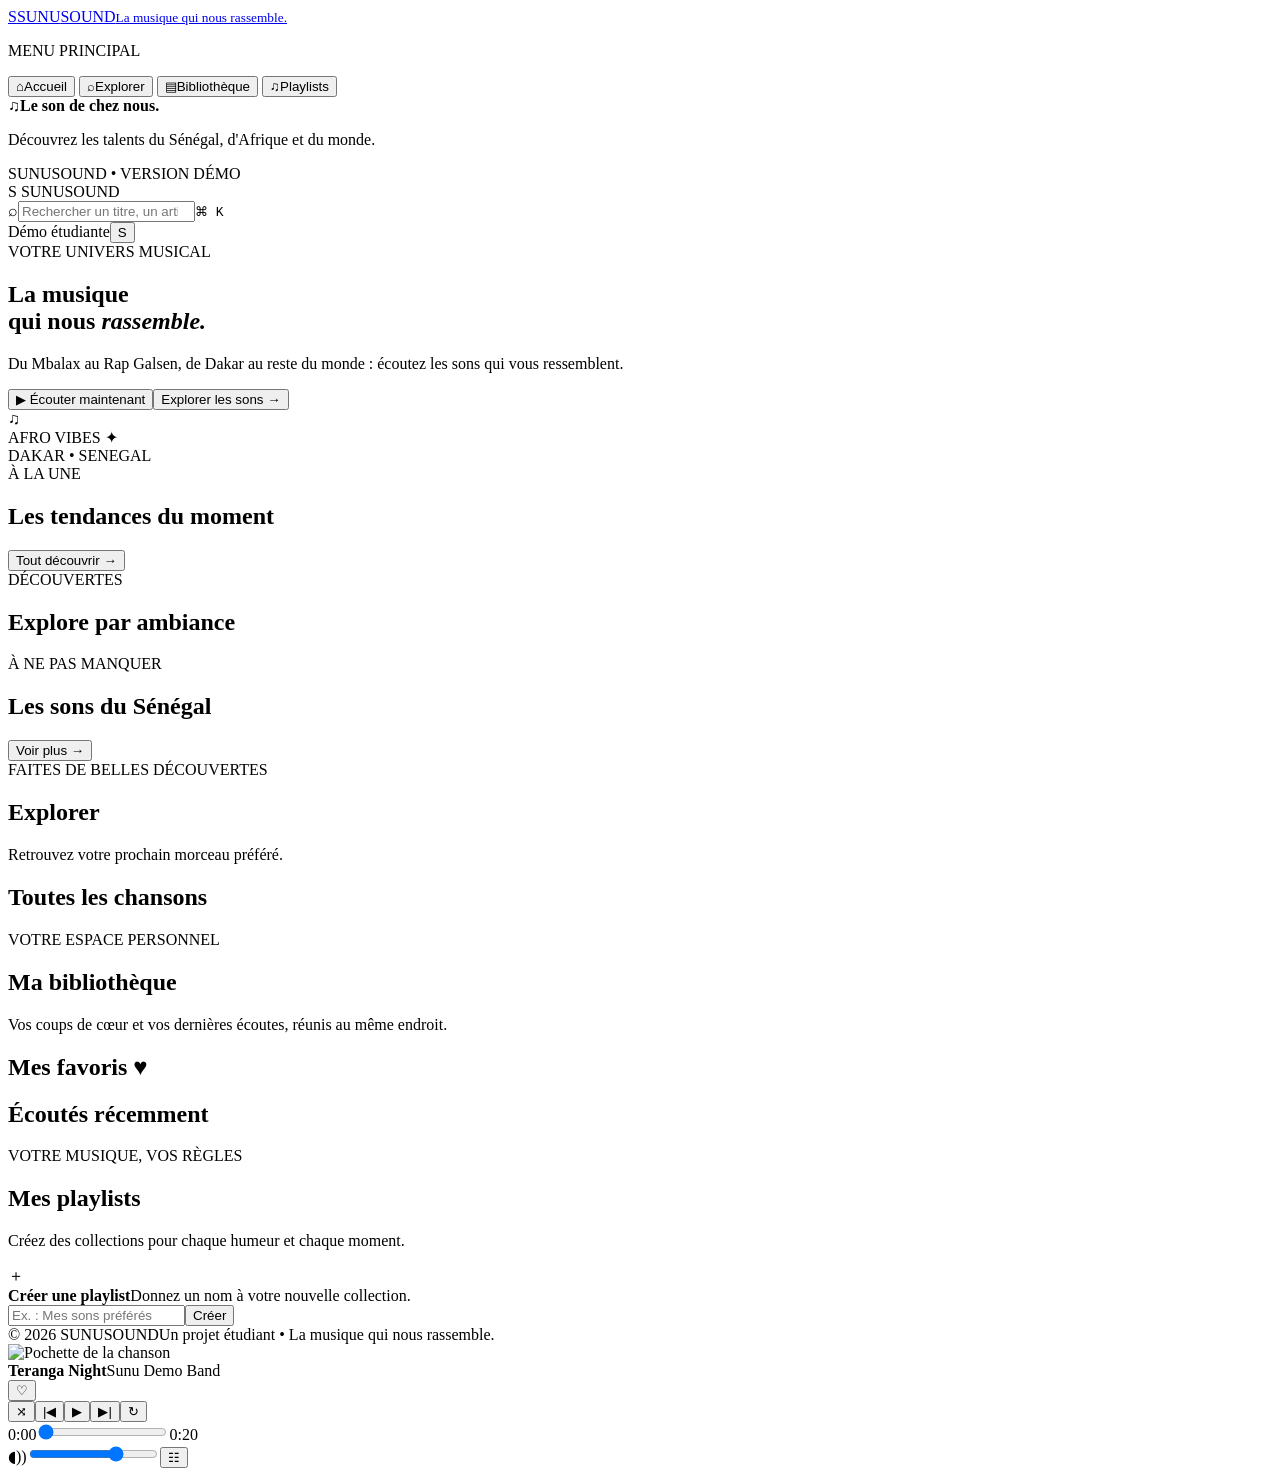
==== index.html @ 48ce57ad "Add files via upload" ====
<!doctype html>
<html lang="fr">
<head>
  <meta charset="UTF-8">
  <meta name="viewport" content="width=device-width, initial-scale=1.0">
  <meta name="theme-color" content="#0D0B12">
  <meta name="description" content="SUNUSOUND, la musique qui nous rassemble. Découvrez les sons du Sénégal, d'Afrique et du monde.">
  <title>SUNUSOUND — La musique qui nous rassemble</title>
  <link rel="preconnect" href="https://fonts.googleapis.com">
  <link rel="preconnect" href="https://fonts.gstatic.com" crossorigin>
  <link href="https://fonts.googleapis.com/css2?family=Poppins:wght@400;500;600;700;800&display=swap" rel="stylesheet">
  <link rel="stylesheet" href="css/style.css">
</head>
<body>
  <aside class="sidebar">
    <a class="brand" href="#home" aria-label="SUNUSOUND accueil"><span class="brand-mark">S</span><span>SUNU<span class="brand-accent">SOUND</span><small>La musique qui nous rassemble.</small></span></a>
    <p class="nav-label">MENU PRINCIPAL</p>
    <nav class="main-nav" aria-label="Navigation principale">
      <button class="nav-link active" data-page="home"><span class="nav-icon">⌂</span>Accueil</button>
      <button class="nav-link" data-page="explore"><span class="nav-icon">⌕</span>Explorer</button>
      <button class="nav-link" data-page="library"><span class="nav-icon">▤</span>Bibliothèque</button>
      <button class="nav-link" data-page="playlists"><span class="nav-icon">♫</span>Playlists</button>
    </nav>
    <div class="sidebar-note"><span class="note-orb">♫</span><b>Le son de chez nous.</b><p>Découvrez les talents du Sénégal, d'Afrique et du monde.</p></div>
    <div class="sidebar-foot">SUNUSOUND <span>•</span> VERSION DÉMO</div>
  </aside>

  <main class="main-content" id="mainContent">
    <header class="topbar">
      <div class="mobile-brand"><span class="brand-mark">S</span> SUNU<span class="brand-accent">SOUND</span></div>
      <label class="search-box"><span aria-hidden="true">⌕</span><input id="searchInput" type="search" placeholder="Rechercher un titre, un artiste, un album…" autocomplete="off"><kbd>⌘ K</kbd></label>
      <div class="top-actions"><span class="demo-badge"><i></i> Démo étudiante</span><button class="avatar" title="Profil démo" aria-label="Profil">S</button></div>
    </header>

    <section class="page active" id="page-home" aria-labelledby="homeTitle">
      <div class="hero">
        <div class="hero-copy"><span class="eyebrow"><i></i> VOTRE UNIVERS MUSICAL</span><h1 id="homeTitle">La musique<br>qui nous <em>rassemble.</em></h1><p>Du Mbalax au Rap Galsen, de Dakar au reste du monde : écoutez les sons qui vous ressemblent.</p><div class="hero-actions"><button class="primary-btn" id="heroPlay">▶ Écouter maintenant</button><button class="ghost-btn" data-go="explore">Explorer les sons <span>→</span></button></div></div>
        <div class="hero-art" aria-label="Illustration musicale SUNUSOUND"><div class="art-ring ring-one"></div><div class="art-ring ring-two"></div><div class="hero-disc"><span>♫</span></div><div class="floating-tag tag-top">AFRO VIBES ✦</div><div class="floating-tag tag-bottom">DAKAR • SENEGAL</div></div>
      </div>
      <div class="section-heading"><div><span class="eyebrow">À LA UNE</span><h2>Les tendances du moment</h2></div><button class="text-link" data-go="explore">Tout découvrir <span>→</span></button></div>
      <div class="music-grid" id="trendingGrid"></div>
      <div class="section-heading"><div><span class="eyebrow">DÉCOUVERTES</span><h2>Explore par ambiance</h2></div></div>
      <div class="genre-grid" id="genreGrid"></div>
      <div class="section-heading"><div><span class="eyebrow">À NE PAS MANQUER</span><h2>Les sons du Sénégal</h2></div><button class="text-link" data-go="explore" data-filter="Mbalax">Voir plus <span>→</span></button></div>
      <div class="music-grid" id="senegalGrid"></div>
    </section>

    <section class="page" id="page-explore" aria-labelledby="exploreTitle">
      <div class="page-heading"><span class="eyebrow">FAITES DE BELLES DÉCOUVERTES</span><h1 id="exploreTitle">Explorer</h1><p>Retrouvez votre prochain morceau préféré.</p></div>
      <div class="filter-row" id="genreFilters"></div>
      <div class="section-heading compact"><div><h2 id="exploreHeading">Toutes les chansons</h2><p id="resultCount" class="muted"></p></div></div>
      <div class="music-grid" id="exploreGrid"></div>
    </section>

    <section class="page" id="page-library" aria-labelledby="libraryTitle">
      <div class="page-heading"><span class="eyebrow">VOTRE ESPACE PERSONNEL</span><h1 id="libraryTitle">Ma bibliothèque</h1><p>Vos coups de cœur et vos dernières écoutes, réunis au même endroit.</p></div>
      <div class="library-stats" id="libraryStats"></div>
      <div class="section-heading"><div><h2>Mes favoris <span class="heading-heart">♥</span></h2></div></div><div class="music-grid" id="favoritesGrid"></div>
      <div class="section-heading"><div><h2>Écoutés récemment</h2></div></div><div class="music-grid" id="recentGrid"></div>
    </section>

    <section class="page" id="page-playlists" aria-labelledby="playlistsTitle">
      <div class="page-heading"><span class="eyebrow">VOTRE MUSIQUE, VOS RÈGLES</span><h1 id="playlistsTitle">Mes playlists</h1><p>Créez des collections pour chaque humeur et chaque moment.</p></div>
      <form class="create-playlist" id="createPlaylistForm"><div class="create-icon">＋</div><div class="create-copy"><b>Créer une playlist</b><span>Donnez un nom à votre nouvelle collection.</span></div><input id="playlistName" type="text" maxlength="40" placeholder="Ex. : Mes sons préférés" aria-label="Nom de la playlist"><button class="primary-btn" type="submit">Créer</button></form>
      <div id="playlistList" class="playlist-list"></div>
    </section>

    <footer class="site-footer"><span>© 2026 SUNUSOUND</span><span>Un projet étudiant • La musique qui nous rassemble.</span></footer>
  </main>

  <footer class="player-bar" aria-label="Lecteur audio">
    <div class="track-info"><img id="playerCover" src="assets/covers/teranga-night.svg" alt="Pochette de la chanson"><div class="track-text"><b id="playerTitle">Teranga Night</b><span id="playerArtist">Sunu Demo Band</span></div><button id="playerFavorite" class="heart-btn" aria-label="Ajouter aux favoris" title="Ajouter aux favoris">♡</button></div>
    <div class="player-center"><div class="player-controls"><button id="shuffleButton" class="utility-btn" aria-label="Lecture aléatoire" title="Lecture aléatoire">⤨</button><button id="previousButton" class="control-btn" aria-label="Précédent" title="Précédent">|◀</button><button id="playButton" class="play-button" aria-label="Lecture" title="Lecture">▶</button><button id="nextButton" class="control-btn" aria-label="Suivant" title="Suivant">▶|</button><button id="repeatButton" class="utility-btn" aria-label="Répéter" title="Répéter">↻</button></div><div class="progress-line"><span id="currentTime">0:00</span><input id="progressInput" type="range" min="0" max="100" value="0" aria-label="Position dans la chanson"><span id="durationTime">0:20</span></div></div>
    <div class="player-volume"><span aria-hidden="true">◖))</span><input id="volumeInput" type="range" min="0" max="100" value="70" aria-label="Volume"><button id="queueButton" class="queue-btn" aria-label="Voir la file de lecture" title="File de lecture">☷</button></div>
  </footer>
  <audio id="audioElement" preload="metadata"></audio>
  <div id="toast" class="toast" role="status" aria-live="polite"></div>
  <script src="js/music.js"></script><script src="js/script.js"></script>
</body>
</html>
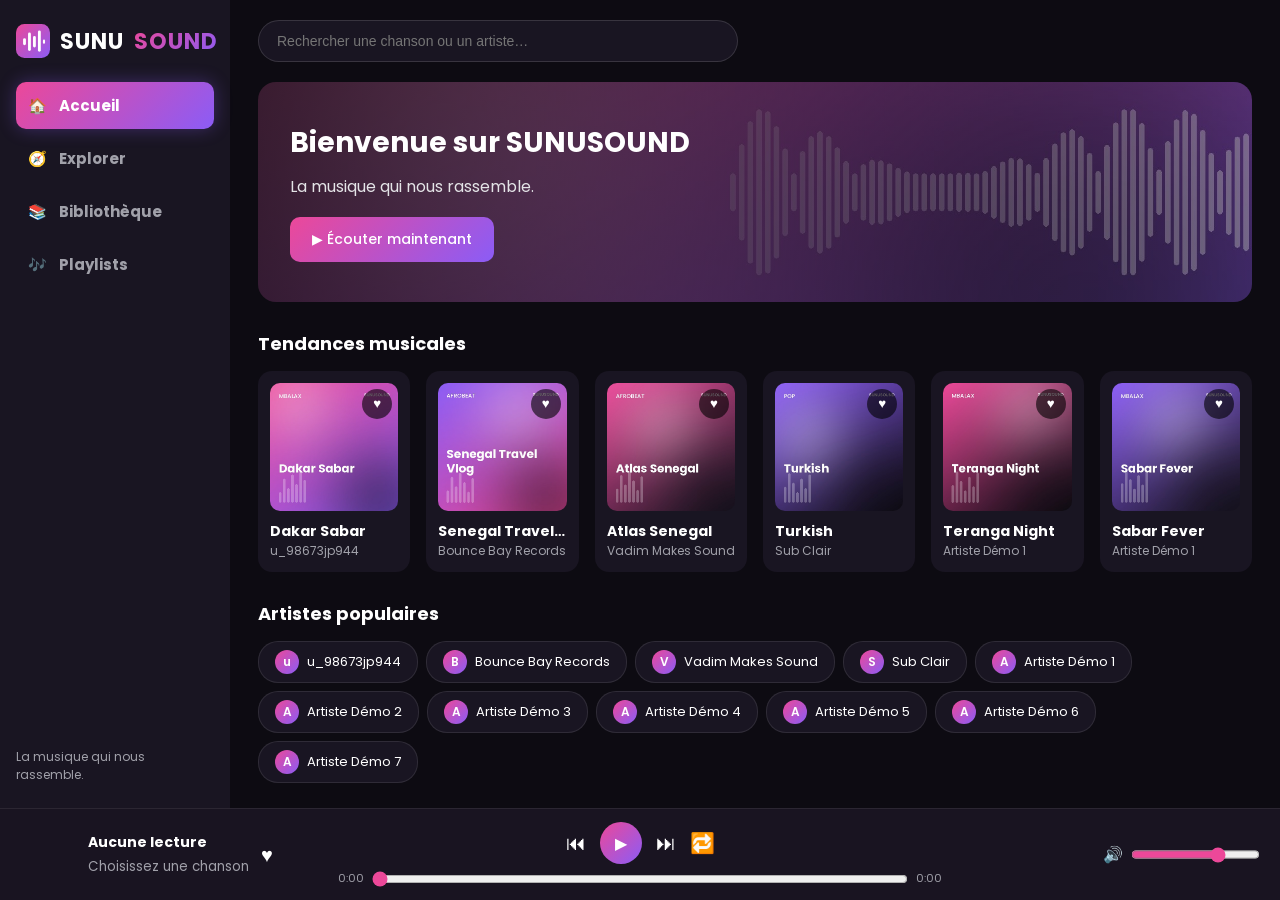
==== commit 3643a2a9: "su" ====
--- a/index.html
+++ b/index.html
@@ -1,80 +1,55 @@
-<!doctype html>
+<!DOCTYPE html>
 <html lang="fr">
 <head>
-  <meta charset="UTF-8">
-  <meta name="viewport" content="width=device-width, initial-scale=1.0">
-  <meta name="theme-color" content="#0D0B12">
-  <meta name="description" content="SUNUSOUND, la musique qui nous rassemble. Découvrez les sons du Sénégal, d'Afrique et du monde.">
-  <title>SUNUSOUND — La musique qui nous rassemble</title>
-  <link rel="preconnect" href="https://fonts.googleapis.com">
-  <link rel="preconnect" href="https://fonts.gstatic.com" crossorigin>
-  <link href="https://fonts.googleapis.com/css2?family=Poppins:wght@400;500;600;700;800&display=swap" rel="stylesheet">
-  <link rel="stylesheet" href="css/style.css">
+<meta charset="UTF-8">
+<meta name="viewport" content="width=device-width,initial-scale=1">
+<title>SUNUSOUND – La musique qui nous rassemble</title>
+<link href="https://fonts.googleapis.com/css2?family=Poppins:wght@400;500;600;700&display=swap" rel="stylesheet">
+<link rel="icon" href="assets/images/logo.svg" type="image/svg+xml">
+<link rel="stylesheet" href="css/style.css">
 </head>
 <body>
-  <aside class="sidebar">
-    <a class="brand" href="#home" aria-label="SUNUSOUND accueil"><span class="brand-mark">S</span><span>SUNU<span class="brand-accent">SOUND</span><small>La musique qui nous rassemble.</small></span></a>
-    <p class="nav-label">MENU PRINCIPAL</p>
-    <nav class="main-nav" aria-label="Navigation principale">
-      <button class="nav-link active" data-page="home"><span class="nav-icon">⌂</span>Accueil</button>
-      <button class="nav-link" data-page="explore"><span class="nav-icon">⌕</span>Explorer</button>
-      <button class="nav-link" data-page="library"><span class="nav-icon">▤</span>Bibliothèque</button>
-      <button class="nav-link" data-page="playlists"><span class="nav-icon">♫</span>Playlists</button>
-    </nav>
-    <div class="sidebar-note"><span class="note-orb">♫</span><b>Le son de chez nous.</b><p>Découvrez les talents du Sénégal, d'Afrique et du monde.</p></div>
-    <div class="sidebar-foot">SUNUSOUND <span>•</span> VERSION DÉMO</div>
-  </aside>
+<!-- Barre latérale (devient barre de navigation en bas sur mobile) -->
+<aside class="side">
+  <div class="logo"><img src="assets/images/logo.svg" alt="">SUNU<span>SOUND</span></div>
+  <nav>
+    <button data-page="home" class="on">🏠<b>Accueil</b></button>
+    <button data-page="explore">🧭<b>Explorer</b></button>
+    <button data-page="library">📚<b>Bibliothèque</b></button>
+    <button data-page="playlists">🎶<b>Playlists</b></button>
+  </nav>
+  <p class="slogan">La musique qui nous rassemble.</p>
+</aside>
 
-  <main class="main-content" id="mainContent">
-    <header class="topbar">
-      <div class="mobile-brand"><span class="brand-mark">S</span> SUNU<span class="brand-accent">SOUND</span></div>
-      <label class="search-box"><span aria-hidden="true">⌕</span><input id="searchInput" type="search" placeholder="Rechercher un titre, un artiste, un album…" autocomplete="off"><kbd>⌘ K</kbd></label>
-      <div class="top-actions"><span class="demo-badge"><i></i> Démo étudiante</span><button class="avatar" title="Profil démo" aria-label="Profil">S</button></div>
-    </header>
+<main>
+  <header class="top"><input id="search" type="search" placeholder="Rechercher une chanson ou un artiste…"></header>
+  <section id="page-home" class="page on"></section>
+  <section id="page-explore" class="page"></section>
+  <section id="page-library" class="page"></section>
+  <section id="page-playlists" class="page"></section>
+</main>
 
-    <section class="page active" id="page-home" aria-labelledby="homeTitle">
-      <div class="hero">
-        <div class="hero-copy"><span class="eyebrow"><i></i> VOTRE UNIVERS MUSICAL</span><h1 id="homeTitle">La musique<br>qui nous <em>rassemble.</em></h1><p>Du Mbalax au Rap Galsen, de Dakar au reste du monde : écoutez les sons qui vous ressemblent.</p><div class="hero-actions"><button class="primary-btn" id="heroPlay">▶ Écouter maintenant</button><button class="ghost-btn" data-go="explore">Explorer les sons <span>→</span></button></div></div>
-        <div class="hero-art" aria-label="Illustration musicale SUNUSOUND"><div class="art-ring ring-one"></div><div class="art-ring ring-two"></div><div class="hero-disc"><span>♫</span></div><div class="floating-tag tag-top">AFRO VIBES ✦</div><div class="floating-tag tag-bottom">DAKAR • SENEGAL</div></div>
-      </div>
-      <div class="section-heading"><div><span class="eyebrow">À LA UNE</span><h2>Les tendances du moment</h2></div><button class="text-link" data-go="explore">Tout découvrir <span>→</span></button></div>
-      <div class="music-grid" id="trendingGrid"></div>
-      <div class="section-heading"><div><span class="eyebrow">DÉCOUVERTES</span><h2>Explore par ambiance</h2></div></div>
-      <div class="genre-grid" id="genreGrid"></div>
-      <div class="section-heading"><div><span class="eyebrow">À NE PAS MANQUER</span><h2>Les sons du Sénégal</h2></div><button class="text-link" data-go="explore" data-filter="Mbalax">Voir plus <span>→</span></button></div>
-      <div class="music-grid" id="senegalGrid"></div>
-    </section>
+<!-- Lecteur audio fixe -->
+<footer class="player">
+  <div class="now">
+    <div id="pCover" class="cv"></div>
+    <div><b id="pTitle">Aucune lecture</b><small id="pArtist">Choisissez une chanson</small></div>
+    <button id="pFav" title="Favori">♥</button>
+  </div>
+  <div class="ctrl">
+    <div class="btns">
+      <button id="prev" title="Précédent">⏮</button>
+      <button id="play" class="big" title="Lecture / Pause">▶</button>
+      <button id="next" title="Suivant">⏭</button>
+      <button id="rep" title="Répéter">🔁</button>
+    </div>
+    <div class="bar"><span id="cur">0:00</span><input id="seek" type="range" min="0" max="100" value="0"><span id="dur">0:00</span></div>
+  </div>
+  <div class="vol">🔊<input id="vol" type="range" min="0" max="100" value="70"></div>
+</footer>
+<div id="toast"></div>
 
-    <section class="page" id="page-explore" aria-labelledby="exploreTitle">
-      <div class="page-heading"><span class="eyebrow">FAITES DE BELLES DÉCOUVERTES</span><h1 id="exploreTitle">Explorer</h1><p>Retrouvez votre prochain morceau préféré.</p></div>
-      <div class="filter-row" id="genreFilters"></div>
-      <div class="section-heading compact"><div><h2 id="exploreHeading">Toutes les chansons</h2><p id="resultCount" class="muted"></p></div></div>
-      <div class="music-grid" id="exploreGrid"></div>
-    </section>
-
-    <section class="page" id="page-library" aria-labelledby="libraryTitle">
-      <div class="page-heading"><span class="eyebrow">VOTRE ESPACE PERSONNEL</span><h1 id="libraryTitle">Ma bibliothèque</h1><p>Vos coups de cœur et vos dernières écoutes, réunis au même endroit.</p></div>
-      <div class="library-stats" id="libraryStats"></div>
-      <div class="section-heading"><div><h2>Mes favoris <span class="heading-heart">♥</span></h2></div></div><div class="music-grid" id="favoritesGrid"></div>
-      <div class="section-heading"><div><h2>Écoutés récemment</h2></div></div><div class="music-grid" id="recentGrid"></div>
-    </section>
-
-    <section class="page" id="page-playlists" aria-labelledby="playlistsTitle">
-      <div class="page-heading"><span class="eyebrow">VOTRE MUSIQUE, VOS RÈGLES</span><h1 id="playlistsTitle">Mes playlists</h1><p>Créez des collections pour chaque humeur et chaque moment.</p></div>
-      <form class="create-playlist" id="createPlaylistForm"><div class="create-icon">＋</div><div class="create-copy"><b>Créer une playlist</b><span>Donnez un nom à votre nouvelle collection.</span></div><input id="playlistName" type="text" maxlength="40" placeholder="Ex. : Mes sons préférés" aria-label="Nom de la playlist"><button class="primary-btn" type="submit">Créer</button></form>
-      <div id="playlistList" class="playlist-list"></div>
-    </section>
-
-    <footer class="site-footer"><span>© 2026 SUNUSOUND</span><span>Un projet étudiant • La musique qui nous rassemble.</span></footer>
-  </main>
-
-  <footer class="player-bar" aria-label="Lecteur audio">
-    <div class="track-info"><img id="playerCover" src="assets/covers/teranga-night.svg" alt="Pochette de la chanson"><div class="track-text"><b id="playerTitle">Teranga Night</b><span id="playerArtist">Sunu Demo Band</span></div><button id="playerFavorite" class="heart-btn" aria-label="Ajouter aux favoris" title="Ajouter aux favoris">♡</button></div>
-    <div class="player-center"><div class="player-controls"><button id="shuffleButton" class="utility-btn" aria-label="Lecture aléatoire" title="Lecture aléatoire">⤨</button><button id="previousButton" class="control-btn" aria-label="Précédent" title="Précédent">|◀</button><button id="playButton" class="play-button" aria-label="Lecture" title="Lecture">▶</button><button id="nextButton" class="control-btn" aria-label="Suivant" title="Suivant">▶|</button><button id="repeatButton" class="utility-btn" aria-label="Répéter" title="Répéter">↻</button></div><div class="progress-line"><span id="currentTime">0:00</span><input id="progressInput" type="range" min="0" max="100" value="0" aria-label="Position dans la chanson"><span id="durationTime">0:20</span></div></div>
-    <div class="player-volume"><span aria-hidden="true">◖))</span><input id="volumeInput" type="range" min="0" max="100" value="70" aria-label="Volume"><button id="queueButton" class="queue-btn" aria-label="Voir la file de lecture" title="File de lecture">☷</button></div>
-  </footer>
-  <audio id="audioElement" preload="metadata"></audio>
-  <div id="toast" class="toast" role="status" aria-live="polite"></div>
-  <script src="js/music.js"></script><script src="js/script.js"></script>
+<script src="js/music.js"></script>
+<script src="js/script.js"></script>
 </body>
 </html>
--- a/css/style.css
+++ b/css/style.css
@@ -0,0 +1,69 @@
+/* style.css – charte SUNUSOUND : rose #EC4899, violet #8B5CF6, noirs #0D0B12 / #191522 */
+:root{--p:#EC4899;--v:#8B5CF6;--bg:#0D0B12;--bg2:#191522;--g:#A1A1AA;--grad:linear-gradient(135deg,#EC4899,#8B5CF6)}
+*{box-sizing:border-box;margin:0;padding:0}
+body{font-family:Poppins,sans-serif;background:var(--bg);color:#fff;height:100vh;height:100dvh;overflow:hidden;display:grid;grid-template-columns:230px 1fr;grid-template-rows:1fr 92px;grid-template-areas:"s m" "p p"}
+button{font-family:inherit}
+.side{grid-area:s;background:var(--bg2);padding:24px 16px;display:flex;flex-direction:column;gap:24px}
+.logo{font-weight:700;font-size:22px;letter-spacing:1px}.logo span{background:var(--grad);-webkit-background-clip:text;background-clip:text;color:transparent}
+nav{display:flex;flex-direction:column;gap:6px}
+nav button{background:none;border:0;color:var(--g);font-size:15px;display:flex;gap:12px;align-items:center;padding:12px;border-radius:10px;cursor:pointer;transition:.2s}
+nav button:hover{color:#fff;background:#ffffff12}
+nav button.on{color:#fff;background:var(--grad);box-shadow:0 0 18px #8B5CF655}
+.slogan{margin-top:auto;color:var(--g);font-size:12px}
+main{grid-area:m;overflow-y:auto;padding:0 28px 28px}
+.top{position:sticky;top:0;background:var(--bg);padding:20px 0;z-index:5}
+#search{width:100%;max-width:480px;padding:12px 18px;border-radius:30px;border:1px solid #ffffff22;background:var(--bg2);color:#fff;font-size:14px;outline:none;transition:.2s}
+#search:focus{border-color:var(--p);box-shadow:0 0 0 3px #EC489933}
+.page{display:none}.page.on{display:block;animation:in .4s}
+@keyframes in{from{opacity:0;transform:translateY(8px)}}
+h1{font-size:28px}h2{font-size:18px;margin:28px 0 14px}.sub{color:var(--g);margin-bottom:6px}
+.grid{display:grid;grid-template-columns:repeat(auto-fill,minmax(150px,1fr));gap:16px}
+.card{background:var(--bg2);padding:12px;border-radius:14px;cursor:pointer;transition:.25s}
+.card:hover{transform:translateY(-5px);box-shadow:0 8px 24px #8B5CF633}
+.cv{aspect-ratio:1;border-radius:10px;position:relative;margin-bottom:10px}
+.card h4{font-size:14px;white-space:nowrap;overflow:hidden;text-overflow:ellipsis}.card p{font-size:12px;color:var(--g)}
+.fav{position:absolute;top:6px;right:6px;border:0;background:#0009;color:#fff;width:30px;height:30px;border-radius:50%;cursor:pointer;transition:.2s}
+.fav:hover{transform:scale(1.15)}.fav.on{color:var(--p)}
+.pl{position:absolute;bottom:6px;right:6px;width:34px;height:34px;border-radius:50%;background:var(--grad);display:grid;place-items:center;opacity:0;transition:.2s}
+.card:hover .pl{opacity:1}
+.chips{display:flex;flex-wrap:wrap;gap:8px}
+.chip{padding:8px 16px;border-radius:20px;background:var(--bg2);border:1px solid #ffffff18;color:#fff;font-size:13px;cursor:pointer;transition:.2s}
+.chip:hover,.chip.on{background:var(--grad);border-color:transparent}
+.empty{color:var(--g);padding:20px;border:1px dashed #ffffff30;border-radius:12px;text-align:center;font-size:14px}
+.row{display:flex;align-items:center;gap:12px;padding:8px;border-radius:10px;cursor:pointer;transition:.2s}.row:hover{background:var(--bg)}
+.row .cv{width:44px;margin:0;flex:none}.row div:nth-child(2){flex:1;min-width:0;font-size:14px}.row small{color:var(--g)}
+.plbox{background:var(--bg2);padding:16px;border-radius:14px;margin-top:16px}
+.plhead{display:flex;flex-wrap:wrap;gap:8px;align-items:center;margin:14px 0}.plhead h3{flex:1;min-width:120px}
+.txt,select{padding:10px 14px;border-radius:10px;border:1px solid #ffffff22;background:var(--bg);color:#fff;font-size:13px;max-width:100%}
+.btn{padding:10px 16px;border:0;border-radius:10px;background:var(--grad);color:#fff;font-weight:500;font-size:13px;cursor:pointer;transition:.2s}
+.btn:hover{filter:brightness(1.15);transform:scale(1.04)}.btn.alt{background:#ffffff18}
+.player{grid-area:p;background:#191522f5;border-top:1px solid #ffffff14;display:grid;grid-template-columns:1fr 2fr 1fr;align-items:center;gap:16px;padding:0 20px}
+.now{display:flex;align-items:center;gap:12px;min-width:0}.now .cv{width:56px;margin:0;flex:none}.now div{min-width:0}
+.now b{font-size:14px;display:block;white-space:nowrap;overflow:hidden;text-overflow:ellipsis}.now small{color:var(--g)}
+.ctrl{display:flex;flex-direction:column;align-items:center;gap:6px}.btns{display:flex;gap:14px;align-items:center}
+.btns button,#pFav{background:none;border:0;color:#fff;font-size:20px;cursor:pointer;transition:.2s}
+.btns button:hover,#pFav:hover{color:var(--p);transform:scale(1.15)}
+.btns .big{width:42px;height:42px;border-radius:50%;background:var(--grad);font-size:16px}.btns .big:hover{color:#fff}
+.btns .on,#pFav.on{color:var(--p)}
+.bar{display:flex;gap:8px;align-items:center;width:100%;font-size:11px;color:var(--g)}.bar input{flex:1}
+.vol{display:flex;gap:8px;justify-content:flex-end}input[type=range]{accent-color:var(--p);cursor:pointer}
+#toast{position:fixed;bottom:110px;left:50%;transform:translateX(-50%);background:var(--grad);padding:10px 18px;border-radius:20px;font-size:13px;opacity:0;pointer-events:none;transition:.3s;z-index:9;max-width:90vw;text-align:center}#toast.show{opacity:1}
+/* Tablette */
+@media(max-width:1000px){body{grid-template-columns:190px 1fr}.vol{display:none}.player{grid-template-columns:1fr 2fr}}
+/* Mobile : la sidebar devient une barre de navigation en bas */
+@media(max-width:760px){
+  body{grid-template-columns:1fr;grid-template-rows:1fr auto 62px;grid-template-areas:"m" "p" "s"}
+  .side{flex-direction:row;padding:0}.logo,.slogan{display:none}
+  nav{flex-direction:row;width:100%;justify-content:space-around}
+  nav button{flex-direction:column;gap:2px;font-size:11px;padding:8px}
+  main{padding:0 14px 14px}h1{font-size:22px}
+  .player{grid-template-columns:1fr;gap:6px;padding:8px 12px}.now .cv{width:42px}
+  .grid{grid-template-columns:repeat(auto-fill,minmax(130px,1fr))}#toast{bottom:150px}
+}
+
+/* Bannière d'accueil, logo, avatars artistes */
+.hero{border-radius:18px;padding:40px 32px;background:linear-gradient(90deg,#0D0B12cc,#0D0B1255),url('../assets/images/hero.jpg') center/cover;display:flex;flex-direction:column;gap:10px;align-items:flex-start;min-height:200px;justify-content:center}
+.hero p{color:#e4e4e7}.hero .btn{margin-top:8px;padding:12px 22px;font-size:14px}
+.logo{display:flex;align-items:center;gap:10px}.logo img{width:34px;height:34px}
+.av{display:inline-grid;place-items:center;width:24px;height:24px;border-radius:50%;background:var(--grad);font-style:normal;font-size:12px;font-weight:600;margin-right:8px}
+@media(max-width:760px){.hero{padding:24px 18px;min-height:150px}}
